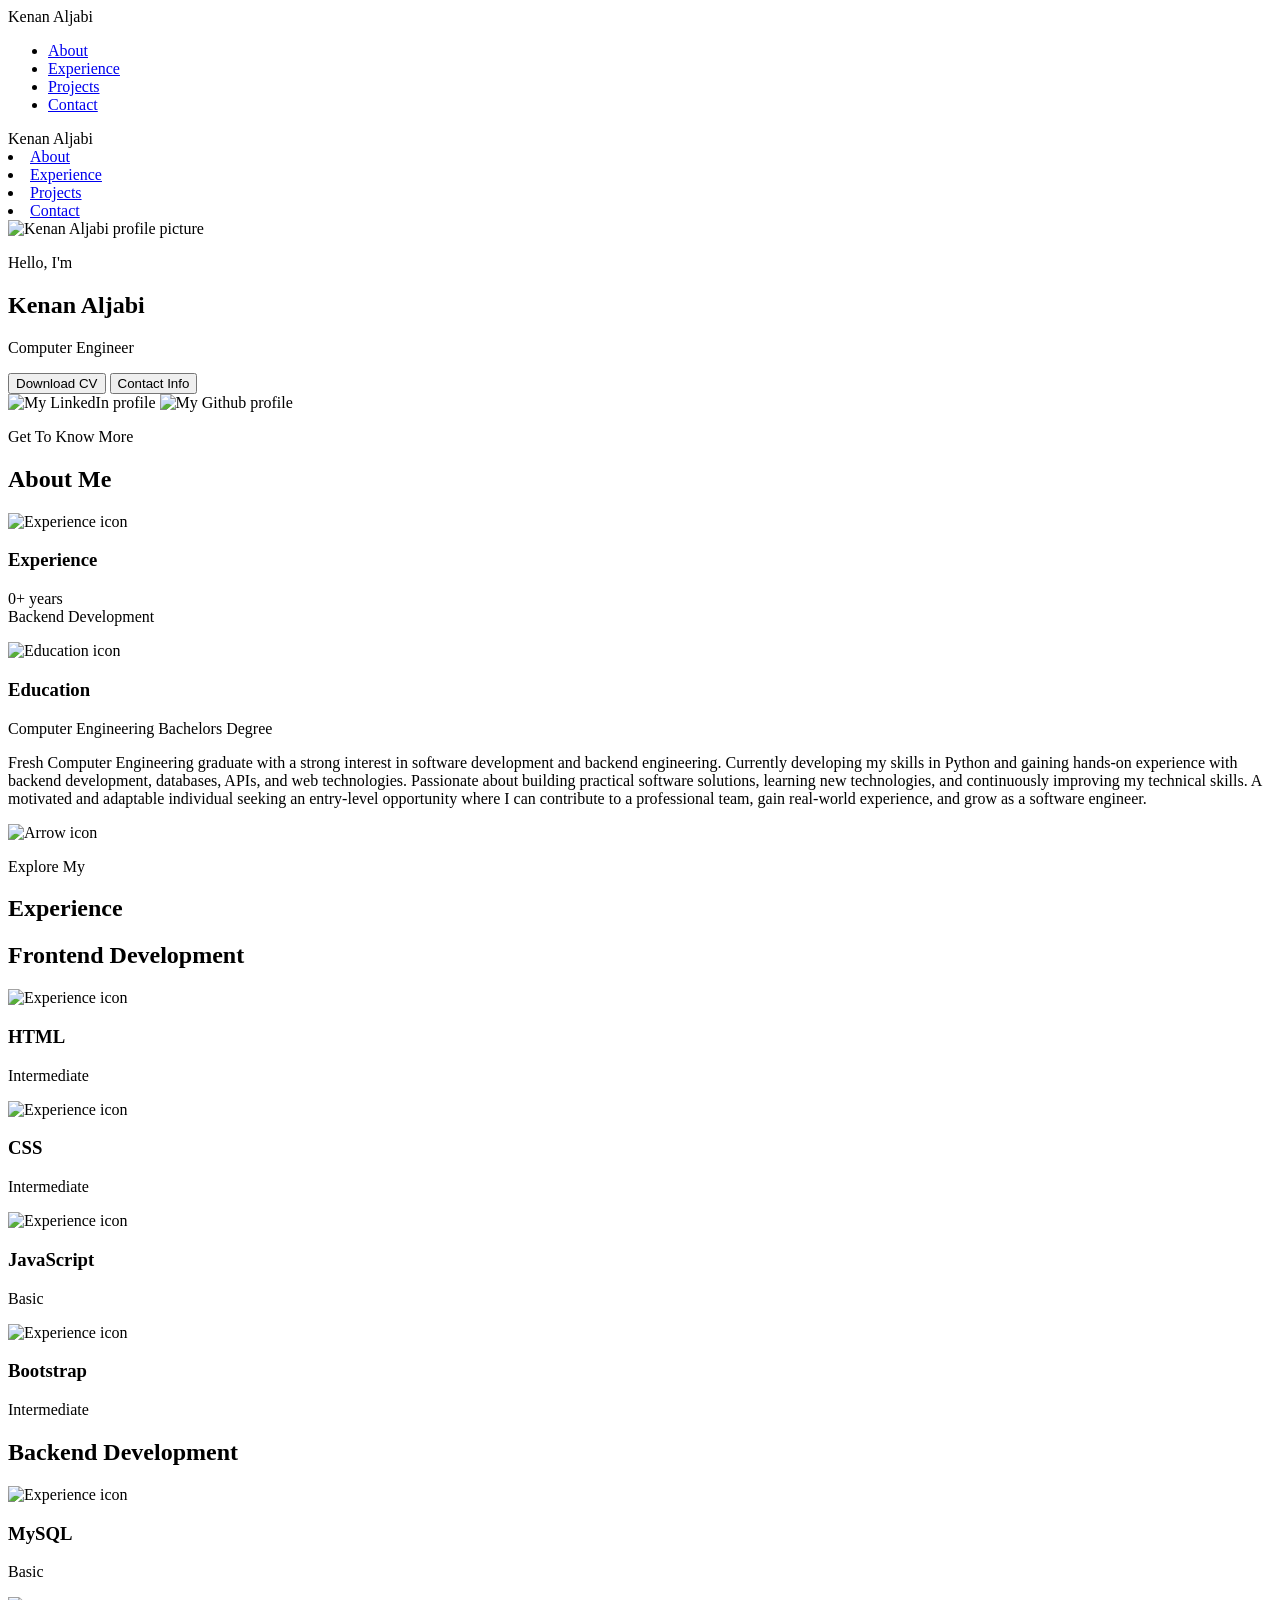
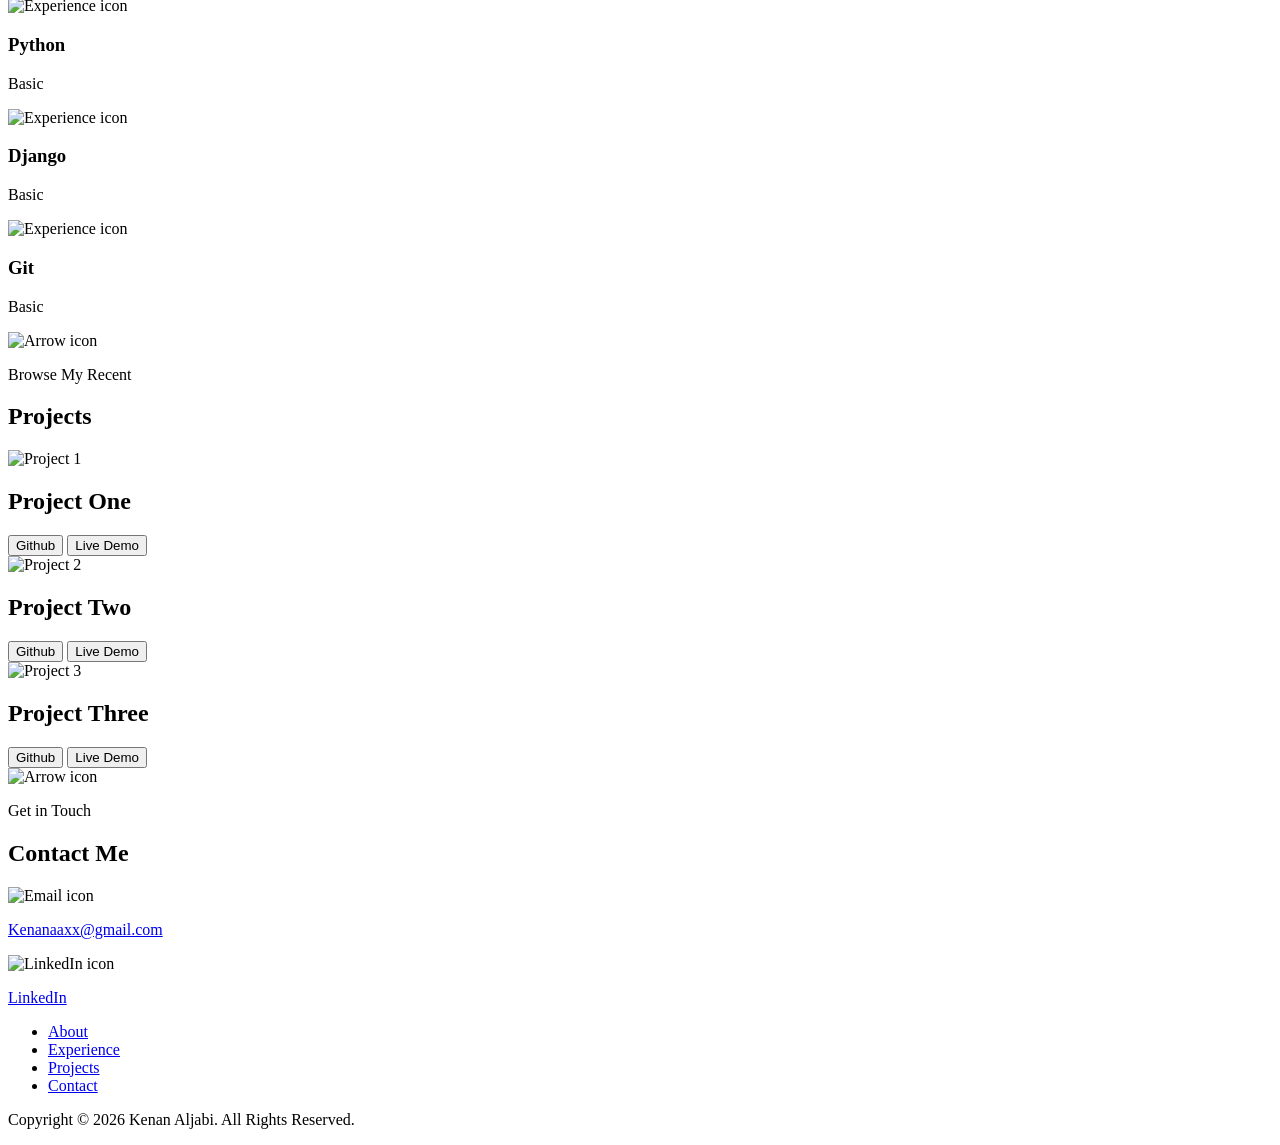
==== index.html @ a3ffe82a "Rename Portfolio/index.html to index.html" ====
<!DOCTYPE html>
<html lang="en">

<head>
  <meta charset="UTF-8" />
  <meta http-equiv="X-UA-Compatible" content="IE=edge" />
  <meta name="viewport" content="width=device-width, initial-scale=1.0" />
  <title>My Portfolio</title>
  <link rel="stylesheet" href="style.css" />
  <link rel="stylesheet" href="mediaqueries.css" />
</head>

<body>
  <nav id="desktop-nav">
    <div class="logo">Kenan Aljabi</div>
    <div>
      <ul class="nav-links">
        <li><a href="#about">About</a></li>
        <li><a href="#experience">Experience</a></li>
        <li><a href="#projects">Projects</a></li>
        <li><a href="#contact">Contact</a></li>
      </ul>
    </div>
  </nav>
  <nav id="hamburger-nav">
    <div class="logo">Kenan Aljabi</div>
    <div class="hamburger-menu">
      <div class="hamburger-icon" onclick="toggleMenu()">
        <span></span>
        <span></span>
        <span></span>
      </div>
      <div class="menu-links">
        <li><a href="#about" onclick="toggleMenu()">About</a></li>
        <li><a href="#experience" onclick="toggleMenu()">Experience</a></li>
        <li><a href="#projects" onclick="toggleMenu()">Projects</a></li>
        <li><a href="#contact" onclick="toggleMenu()">Contact</a></li>
      </div>
    </div>
  </nav>
  <section id="profile">
    <div class="section__pic-container">
      <img src="./assets/me.jpeg" alt="Kenan Aljabi profile picture" class="me-photo" />
    </div>
    <div class="section__text">
      <p class="section__text__p1">Hello, I'm</p>
      <h1 class="title">Kenan Aljabi</h1>
      <p class="section__text__p2">Computer Engineer</p>
      <div class="btn-container">
        <button class="btn btn-color-2" onclick="window.open('./assets/my-cv.pdf')">
          Download CV
        </button>
        <button class="btn btn-color-1" onclick="location.href='./#contact'">
          Contact Info
        </button>
      </div>
      <div id="socials-container">
        <img src="./assets/linkedin.png" alt="My LinkedIn profile" class="icon"
          onclick="location.href='https://www.linkedin.com/in/kenan-aljabi-6ba23a247/'" />
        <img src="./assets/github.png" alt="My Github profile" class="icon"
          onclick="location.href='https://github.com/kenan-aljabi'" />
      </div>
    </div>
  </section>
  <section id="about">
    <p class="section__text__p1">Get To Know More</p>
    <h1 class="title">About Me</h1>
    <div class="section-container">
      <!-- <div class="section__pic-container">
        <img src="./assets/Development-and-programming.png" alt="Profile picture" class="about-pic" />
      </div> -->
      <div class="about-details-container">
        <div class="about-containers">
          <div class="details-container">
            <img src="./assets/experience.png" alt="Experience icon" class="icon" />
            <h3>Experience</h3>
            <p>0+ years <br />Backend Development</p>
          </div>
          <div class="details-container">
            <img src="./assets/education.png" alt="Education icon" class="icon" />
            <h3>Education</h3>
            <p>Computer Engineering Bachelors Degree</p>
          </div>
        </div>
        <div class="about-text">
          <p>
            Fresh Computer Engineering graduate with a strong interest in
            software development and backend engineering. Currently
            developing my skills in Python and gaining hands-on experience
            with backend development, databases, APIs, and web
            technologies. Passionate about building practical software
            solutions, learning new technologies, and continuously improving
            my technical skills. A motivated and adaptable individual seeking
            an entry-level opportunity where I can contribute to a professional
            team, gain real-world experience, and grow as a software
            engineer.
          </p>
        </div>
      </div>
    </div>
    <img src="./assets/arrow.png" alt="Arrow icon" class="icon arrow" onclick="location.href='./#experience'" />
  </section>
  <section id="experience">
    <p class="section__text__p1">Explore My</p>
    <h1 class="title">Experience</h1>
    <div class="experience-details-container">
      <div class="about-containers">
        <div class="details-container">
          <h2 class="experience-sub-title">Frontend Development</h2>
          <div class="article-container">
            <article>
              <img src="./assets/checkmark.png" alt="Experience icon" class="icon" />
              <div>
                <h3>HTML</h3>
                <p>Intermediate</p>
              </div>
            </article>
            <article>
              <img src="./assets/checkmark.png" alt="Experience icon" class="icon" />
              <div>
                <h3>CSS</h3>
                <p>Intermediate</p>
              </div>
            </article>
           
            <article>
              <img src="./assets/checkmark.png" alt="Experience icon" class="icon" />
              <div>
                <h3>JavaScript</h3>
                <p>Basic</p>
              </div>
            </article>
           
            <article>
              <img src="./assets/checkmark.png" alt="Experience icon" class="icon" />
              <div>
                <h3>Bootstrap</h3>
                <p>Intermediate</p>
              </div>
            </article>
          </div>
        </div>
        <div class="details-container">
          <h2 class="experience-sub-title">Backend Development</h2>
          <div class="article-container">
            <article>
              <img src="./assets/checkmark.png" alt="Experience icon" class="icon" />
              <div>
                <h3>MySQL</h3>
                <p>Basic</p>
              </div>
            </article>
            <article>
              <img src="./assets/checkmark.png" alt="Experience icon" class="icon" />
              <div>
                <h3>Python</h3>
                <p>Basic</p>
              </div>
            </article>
            <article>
              <img src="./assets/checkmark.png" alt="Experience icon" class="icon" />
              <div>
                <h3>Django</h3>
                <p>Basic</p>
              </div>
            </article>
            <article>
              <img src="./assets/checkmark.png" alt="Experience icon" class="icon" />
              <div>
                <h3>Git</h3>
                <p>Basic</p>
              </div>
            </article>
          </div>
        </div>
      </div>
    </div>
    <img src="./assets/arrow.png" alt="Arrow icon" class="icon arrow" onclick="location.href='./#projects'" />
  </section>
  <section id="projects">
    <p class="section__text__p1">Browse My Recent</p>
    <h1 class="title">Projects</h1>
    <div class="experience-details-container">
      <div class="about-containers">
        <div class="details-container color-container">
          <div class="article-container">
            <img src="./assets/project-1.png" alt="Project 1" class="project-img" />
          </div>
          <h2 class="experience-sub-title project-title">Project One</h2>
          <div class="btn-container">
            <button class="btn btn-color-2 project-btn" onclick="location.href='https://github.com/'">
              Github
            </button>
            <button class="btn btn-color-2 project-btn" onclick="location.href='https://github.com/'">
              Live Demo
            </button>
          </div>
        </div>
        <div class="details-container color-container">
          <div class="article-container">
            <img src="./assets/project-2.png" alt="Project 2" class="project-img" />
          </div>
          <h2 class="experience-sub-title project-title">Project Two</h2>
          <div class="btn-container">
            <button class="btn btn-color-2 project-btn" onclick="location.href='https://github.com/'">
              Github
            </button>
            <button class="btn btn-color-2 project-btn" onclick="location.href='https://github.com/'">
              Live Demo
            </button>
          </div>
        </div>
        <div class="details-container color-container">
          <div class="article-container">
            <img src="./assets/project-3.png" alt="Project 3" class="project-img" />
          </div>
          <h2 class="experience-sub-title project-title">Project Three</h2>
          <div class="btn-container">
            <button class="btn btn-color-2 project-btn" onclick="location.href='https://github.com/'">
              Github
            </button>
            <button class="btn btn-color-2 project-btn" onclick="location.href='https://github.com/'">
              Live Demo
            </button>
          </div>
        </div>
      </div>
    </div>
    <img src="./assets/arrow.png" alt="Arrow icon" class="icon arrow" onclick="location.href='./#contact'" />
  </section>
  <section id="contact">
    <p class="section__text__p1">Get in Touch</p>
    <h1 class="title">Contact Me</h1>
    <div class="contact-info-upper-container">
      <div class="contact-info-container">
        <img src="./assets/email.png" alt="Email icon" class="icon contact-icon email-icon" />
        <p><a href="mailto:kenanaaxx@gmail.com">Kenanaaxx@gmail.com</a></p>
      </div>
      <div class="contact-info-container">
        <img src="./assets/linkedin.png" alt="LinkedIn icon" class="icon contact-icon" />
        <p><a href="https://www.linkedin.com/in/kenan-aljabi-6ba23a247/">LinkedIn</a></p>
      </div>
    </div>
  </section>
  <footer>
    <nav>
      <div class="nav-links-container">
        <ul class="nav-links">
          <li><a href="#about">About</a></li>
          <li><a href="#experience">Experience</a></li>
          <li><a href="#projects">Projects</a></li>
          <li><a href="#contact">Contact</a></li>
        </ul>
      </div>
    </nav>
    <p>Copyright &#169; 2026 Kenan Aljabi. All Rights Reserved.</p>
  </footer>
  <script src="script.js"></script>
</body>

</html>
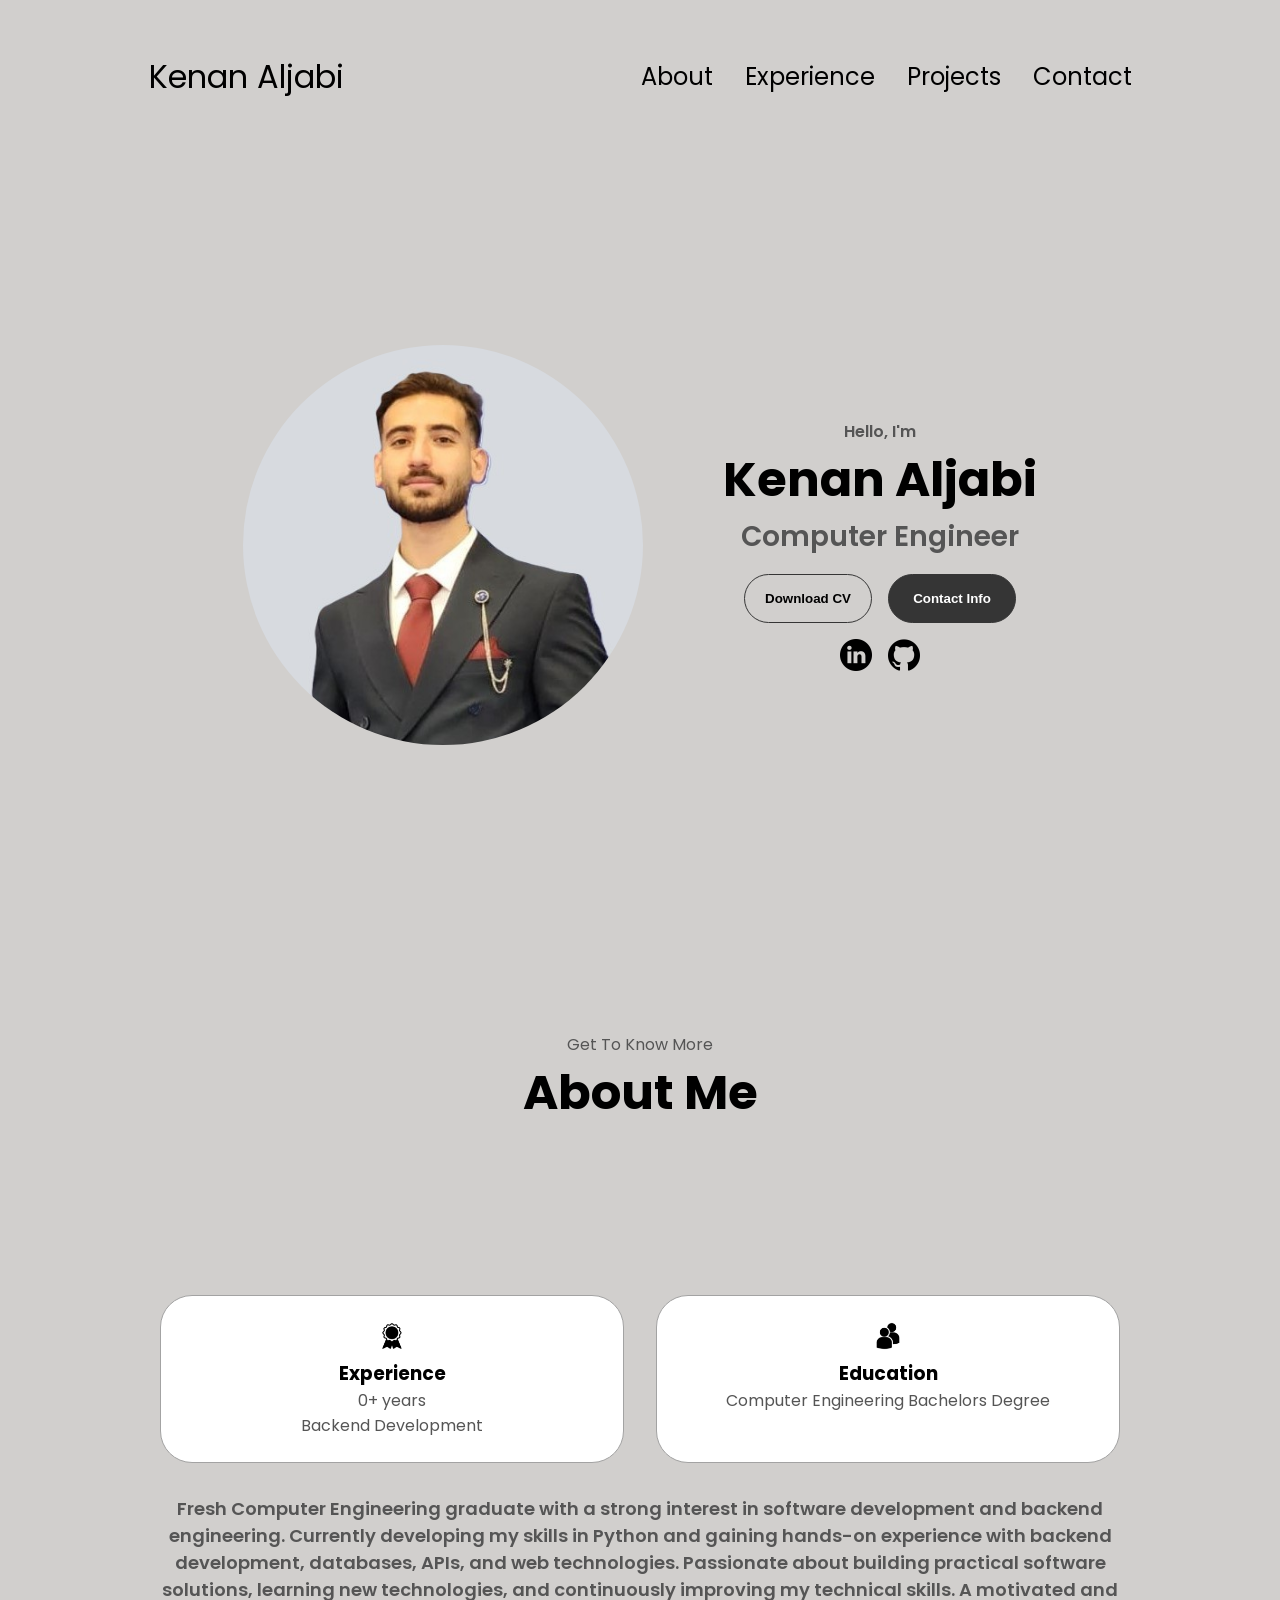
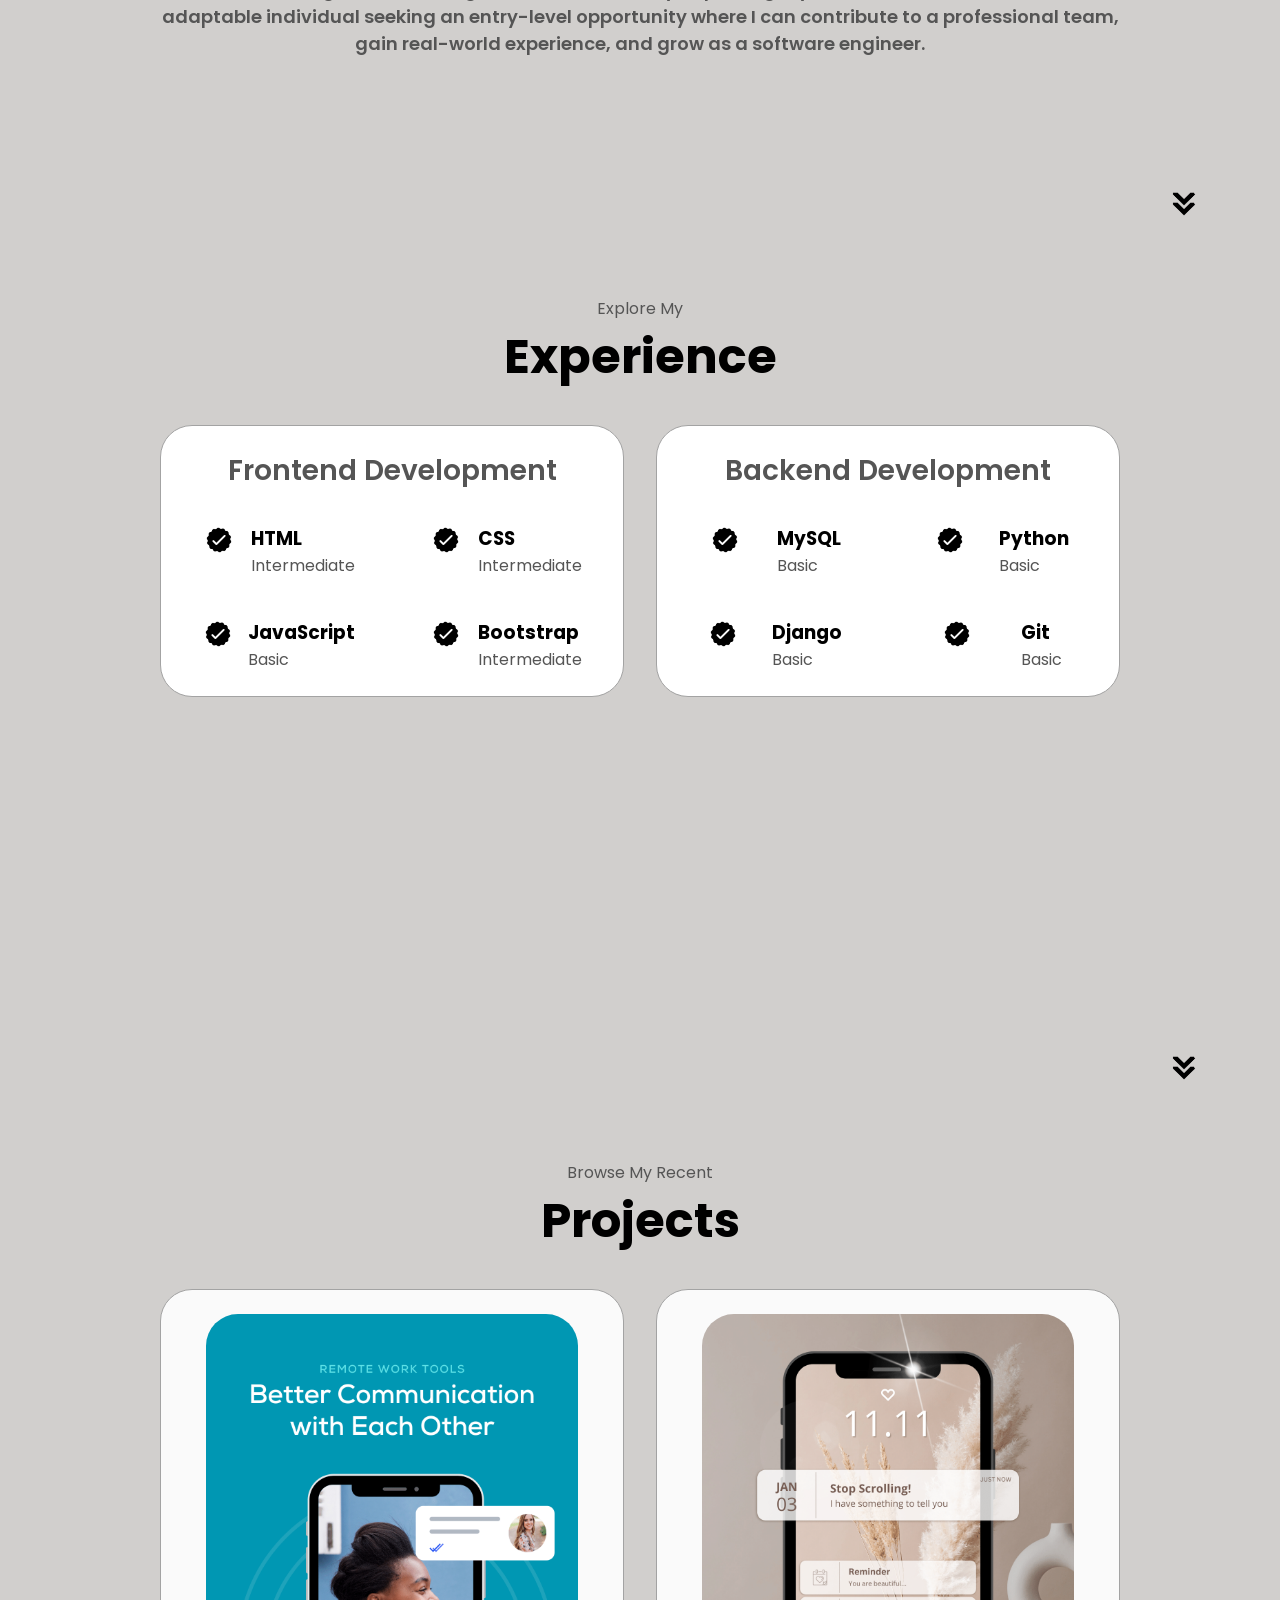
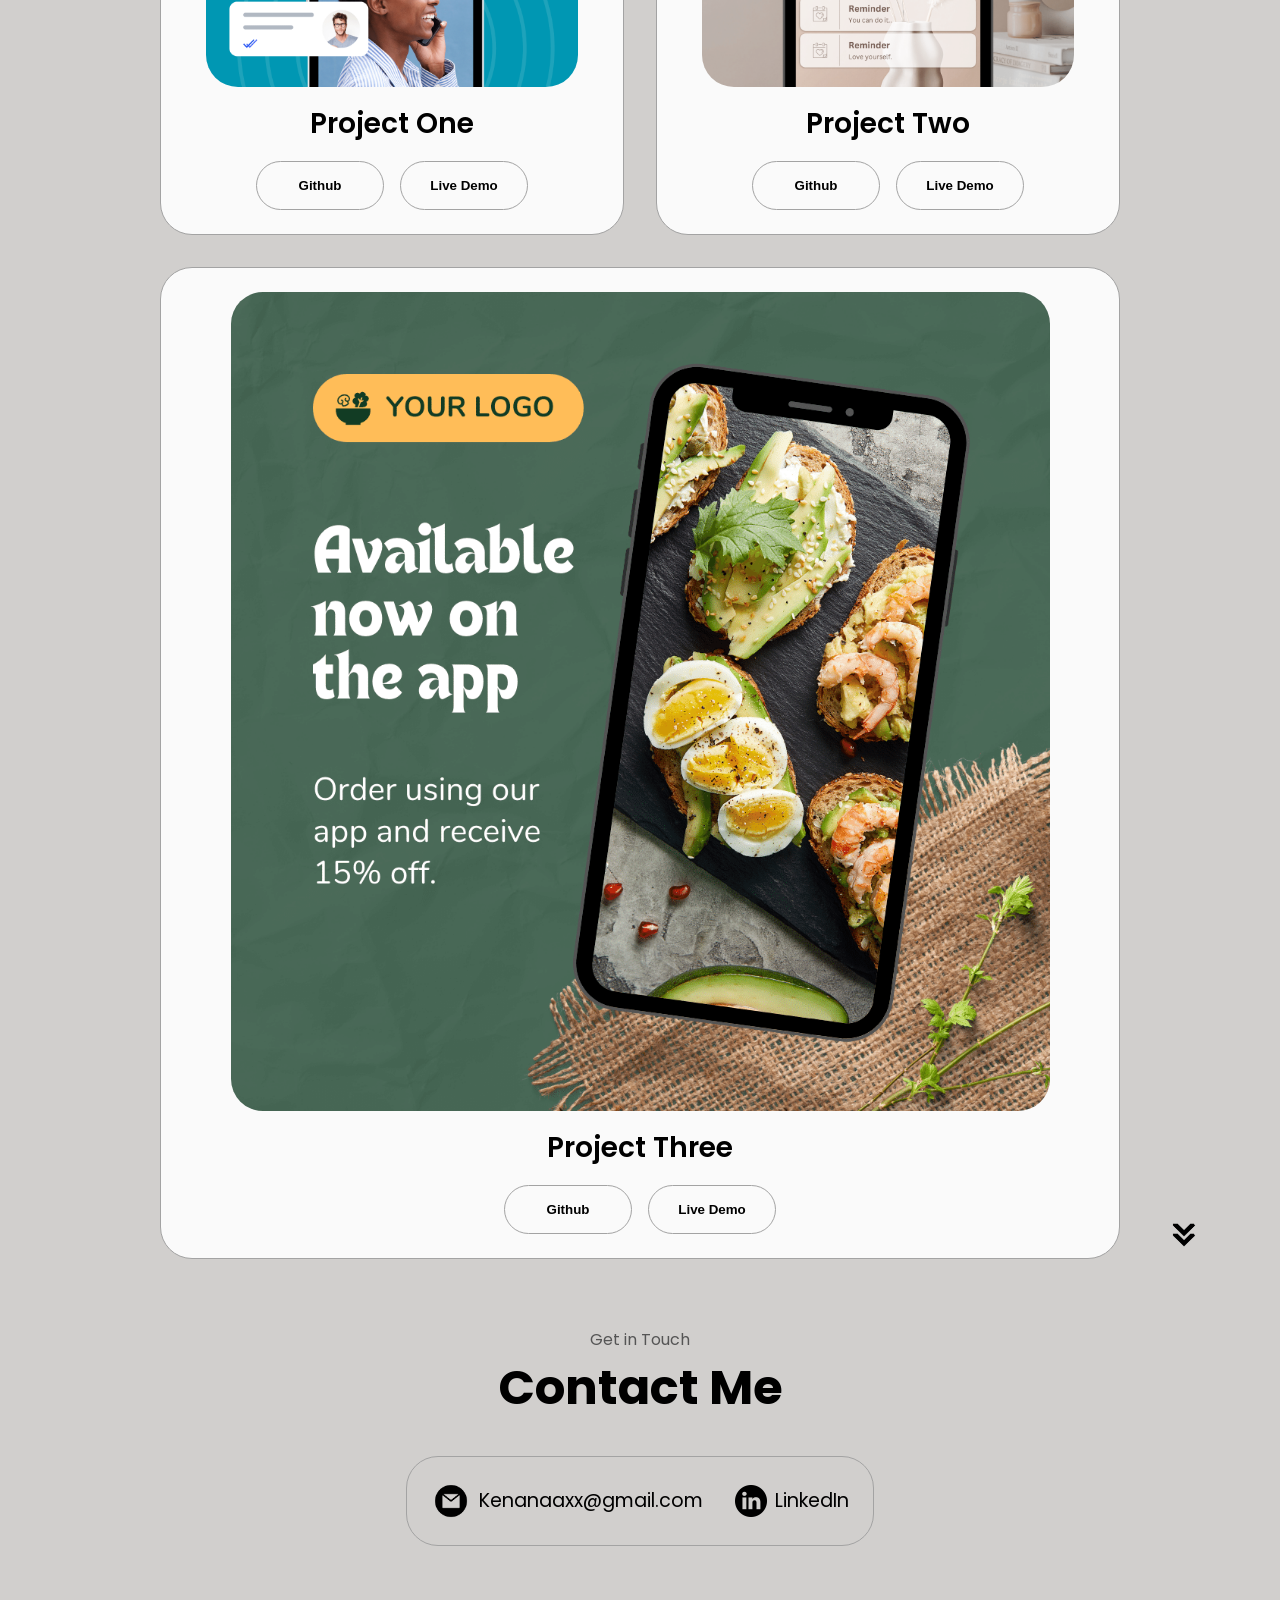
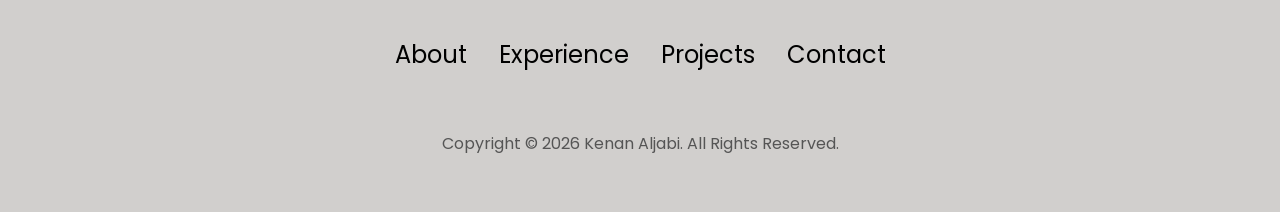
==== commit 51c7d1d5: "Update index.html" ====
--- a/index.html
+++ b/index.html
@@ -5,7 +5,12 @@
   <meta charset="UTF-8" />
   <meta http-equiv="X-UA-Compatible" content="IE=edge" />
   <meta name="viewport" content="width=device-width, initial-scale=1.0" />
-  <title>My Portfolio</title>
+  <title>Kenan Aljabi | Computer Engineer & Backend Developer</title>
+
+<meta name="description"
+      content="Portfolio of Kenan Aljabi, a Computer Engineer and aspiring Backend Developer specializing in Python, Django, and web development.">
+
+<meta name="robots" content="index, follow">
   <link rel="stylesheet" href="style.css" />
   <link rel="stylesheet" href="mediaqueries.css" />
 </head>
--- a/style.css
+++ b/style.css
@@ -0,0 +1,446 @@
+/* GENERAL */
+
+@import url("https://fonts.googleapis.com/css2?family=Poppins:wght@300;400;500;600&display=swap");
+
+* {
+  margin: 0;
+  padding: 0;
+}
+
+body {
+  font-family: "Poppins", sans-serif;
+  scroll-behavior: smooth;
+  background-color: rgb(209, 207, 205);
+}
+
+html {
+  scroll-behavior: smooth;
+}
+
+p {
+  color: rgb(85, 85, 85);
+}
+
+/* TRANSITION */
+
+a,
+.btn {
+  transition: all 300ms ease;
+}
+
+/* DESKTOP NAV */
+
+nav,
+.nav-links {
+  display: flex;
+}
+
+nav {
+  justify-content: space-around;
+  align-items: center;
+  height: 17vh;
+}
+
+.nav-links {
+  gap: 2rem;
+  list-style: none;
+  font-size: 1.5rem;
+}
+
+a {
+  color: black;
+  text-decoration: none;
+  text-decoration-color: white;
+}
+
+a:hover {
+  color: grey;
+  text-decoration: underline;
+  text-underline-offset: 1rem;
+  text-decoration-color: rgb(181, 181, 181);
+}
+
+.logo {
+  font-size: 2rem;
+}
+
+.logo:hover {
+  cursor: default;
+}
+
+/* HAMBURGER MENU */
+
+#hamburger-nav {
+  display: none;
+}
+
+.hamburger-menu {
+  position: relative;
+  display: inline-block;
+}
+
+.hamburger-icon {
+  display: flex;
+  flex-direction: column;
+  justify-content: space-between;
+  height: 24px;
+  width: 30px;
+  cursor: pointer;
+}
+
+.hamburger-icon span {
+  width: 100%;
+  height: 2px;
+  background-color: black;
+  transition: all 0.3 ease-in-out;
+}
+
+.menu-links {
+  position: absolute;
+  top: 100%;
+  right: 0;
+  background-color: white;
+  width: fit-content;
+  max-height: 0;
+  overflow: hidden;
+  transition: all 0.3 ease-in-out;
+}
+
+.menu-links a {
+  display: block;
+  padding: 10px;
+  text-align: center;
+  font-size: 1.5rem;
+  color: black;
+  text-decoration: none;
+  transition: all 0.3 ease-in-out;
+}
+
+.menu-links li {
+  list-style: none;
+}
+
+.menu-links.open {
+  max-height: 300px;
+}
+
+.hamburger-icon.open span:first-child {
+  transform: rotate(45deg) translate(10px, 5px);
+}
+
+.hamburger-icon.open span:nth-child(2) {
+  opacity: 0;
+}
+
+.hamburger-icon.open span:last-child {
+  transform: rotate(-45deg) translate(10px, -5px);
+}
+
+.hamburger-icon span:first-child {
+  transform: none;
+}
+
+.hamburger-icon span:first-child {
+  opacity: 1;
+}
+
+.hamburger-icon span:first-child {
+  transform: none;
+}
+
+/* SECTIONS */
+
+section {
+  padding-top: 4vh;
+  height: 96vh;
+  margin: 0 10rem;
+  box-sizing: border-box;
+  min-height: fit-content;
+}
+
+.section-container {
+  display: flex;
+}
+
+/* PROFILE SECTION */
+
+#profile {
+  display: flex;
+  justify-content: center;
+  gap: 5rem;
+  height: 80vh;
+}
+
+.section__pic-container {
+  display: flex;
+  height: 400px;
+  width: 400px;
+  margin: auto 0;
+}
+
+.me-photo {
+  border-radius: 200px; 
+}
+
+.section__text {
+  align-self: center;
+  text-align: center;
+}
+
+.section__text p {
+  font-weight: 600;
+}
+
+.section__text__p1 {
+  text-align: center;
+}
+
+.section__text__p2 {
+  font-size: 1.75rem;
+  margin-bottom: 1rem;
+}
+
+.title {
+  font-size: 3rem;
+  text-align: center;
+}
+
+#socials-container {
+  display: flex;
+  justify-content: center;
+  margin-top: 1rem;
+  gap: 1rem;
+}
+
+/* ICONS */
+
+.icon {
+  cursor: pointer;
+  height: 2rem;
+}
+
+/* BUTTONS */
+
+.btn-container {
+  display: flex;
+  justify-content: center;
+  gap: 1rem;
+}
+
+.btn {
+  font-weight: 600;
+  transition: all 300ms ease;
+  padding: 1rem;
+  width: 8rem;
+  border-radius: 2rem;
+}
+
+.btn-color-1,
+.btn-color-2 {
+  border: rgb(53, 53, 53) 0.1rem solid;
+}
+
+.btn-color-1:hover,
+.btn-color-2:hover {
+  cursor: pointer;
+}
+
+.btn-color-1,
+.btn-color-2:hover {
+  background: rgb(53, 53, 53);
+  color: white;
+}
+
+.btn-color-1:hover {
+  background: rgb(0, 0, 0);
+}
+
+.btn-color-2 {
+  background: none;
+}
+
+.btn-color-2:hover {
+  border: rgb(255, 255, 255) 0.1rem solid;
+}
+
+.btn-container {
+  gap: 1rem;
+}
+
+/* ABOUT SECTION */
+
+#about {
+  position: relative;
+}
+
+.about-containers {
+  gap: 2rem;
+  margin-bottom: 2rem;
+  margin-top: 2rem;
+}
+
+.about-details-container {
+  justify-content: center;
+  flex-direction: column;
+}
+
+.about-containers,
+.about-details-container {
+  display: flex;
+}
+
+.about-pic {
+  border-radius: 2rem;
+  width: 400px;
+  height: 400px;
+}
+
+.arrow {
+  position: absolute;
+  right: -5rem;
+  bottom: 2.5rem;
+}
+
+.details-container {
+  padding: 1.5rem;
+  flex: 1;
+  background: white;
+  border-radius: 2rem;
+  border: rgb(53, 53, 53) 0.1rem solid;
+  border-color: rgb(163, 163, 163);
+  text-align: center;
+}
+
+.section-container {
+  gap: 4rem;
+  height: 80%;
+}
+
+.section__pic-container {
+  height: 400px;
+  width: 400px;
+  margin: auto 0;
+}
+
+.about-text {
+  font-size: 18px;
+  font-weight: 600;
+  text-align: center;
+}
+
+/* EXPERIENCE SECTION */
+
+#experience {
+  position: relative;
+}
+
+.experience-sub-title {
+  color: rgb(85, 85, 85);
+  font-weight: 600;
+  font-size: 1.75rem;
+  margin-bottom: 2rem;
+}
+
+.experience-details-container {
+  display: flex;
+  justify-content: center;
+  flex-direction: column;
+}
+
+.article-container {
+  display: flex;
+  text-align: initial;
+  flex-wrap: wrap;
+  flex-direction: row;
+  gap: 2.5rem;
+  justify-content: space-around;
+}
+
+article {
+  display: flex;
+  width: 10rem;
+  justify-content: space-around;
+  gap: 0.5rem;
+}
+
+article .icon {
+  cursor: default;
+}
+
+/* PROJECTS SECTION */
+
+#projects {
+  position: relative;
+}
+
+.color-container {
+  border-color: rgb(163, 163, 163);
+  background: rgb(250, 250, 250);
+}
+
+.project-img {
+  border-radius: 2rem;
+  width: 90%;
+  height: 90%;
+}
+
+.project-title {
+  margin: 1rem;
+  color: black;
+}
+
+.project-btn {
+  color: black;
+  border-color: rgb(163, 163, 163);
+}
+
+/* CONTACT */
+
+#contact {
+  display: flex;
+  justify-content: center;
+  flex-direction: column;
+  height: 70vh;
+}
+
+.contact-info-upper-container {
+  display: flex;
+  justify-content: center;
+  border-radius: 2rem;
+  border: rgb(53, 53, 53) 0.1rem solid;
+  border-color: rgb(163, 163, 163);
+  background: (250, 250, 250);
+  margin: 2rem auto;
+  padding: 0.5rem;
+}
+
+.contact-info-container {
+  display: flex;
+  align-items: center;
+  justify-content: center;
+  gap: 0.5rem;
+  margin: 1rem;
+}
+
+.contact-info-container p {
+  font-size: larger;
+}
+
+.contact-icon {
+  cursor: default;
+}
+
+.email-icon {
+  height: 2.5rem;
+}
+
+/* FOOTER SECTION */
+
+footer {
+  height: 26vh;
+  margin: 0 1rem;
+}
+
+footer p {
+  text-align: center;
+}
--- a/mediaqueries.css
+++ b/mediaqueries.css
@@ -0,0 +1,103 @@
+@media screen and (max-width: 1400px) {
+  #profile {
+    height: 83vh;
+    margin-bottom: 6rem;
+  }
+  .about-containers {
+    flex-wrap: wrap;
+  }
+  #contact,
+  #projects {
+    height: fit-content;
+  }
+}
+
+@media screen and (max-width: 1200px) {
+  #desktop-nav {
+    display: none;
+  }
+  #hamburger-nav {
+    display: flex;
+  }
+  #experience,
+  .experience-details-container {
+    margin-top: 2rem;
+  }
+  #profile,
+  .section-container {
+    display: block;
+  }
+  .arrow {
+    display: none;
+  }
+  section,
+  .section-container {
+    height: fit-content;
+  }
+  section {
+    margin: 0 5%;
+  }
+  .section__pic-container {
+    width: 275px;
+    height: 275px;
+    margin: 0 auto 2rem;
+  }
+  .about-containers {
+    margin-top: 0;
+  }
+}
+
+@media screen and (max-width: 600px) {
+  #contact,
+  footer {
+    height: 40vh;
+  }
+  #profile {
+    height: 83vh;
+    margin-bottom: 0;
+  }
+  article {
+    font-size: 1rem;
+  }
+  footer nav {
+    height: fit-content;
+    margin-bottom: 2rem;
+  }
+  .about-containers,
+  .contact-info-upper-container,
+  .btn-container {
+    flex-wrap: wrap;
+  }
+  .contact-info-container {
+    margin: 0;
+  }
+  .contact-info-container p,
+  .nav-links li a {
+    font-size: 1rem;
+  }
+  .experience-sub-title {
+    font-size: 1.25rem;
+  }
+  .logo {
+    font-size: 1.5rem;
+  }
+  .nav-links {
+    flex-direction: column;
+    gap: 0.5rem;
+    text-align: center;
+  }
+  .section__pic-container {
+    width: auto;
+    height: 46vw;
+    justify-content: center;
+  }
+  .section__text__p2 {
+    font-size: 1.25rem;
+  }
+  .title {
+    font-size: 2rem;
+  }
+  .text-container {
+    text-align: justify;
+  }
+}
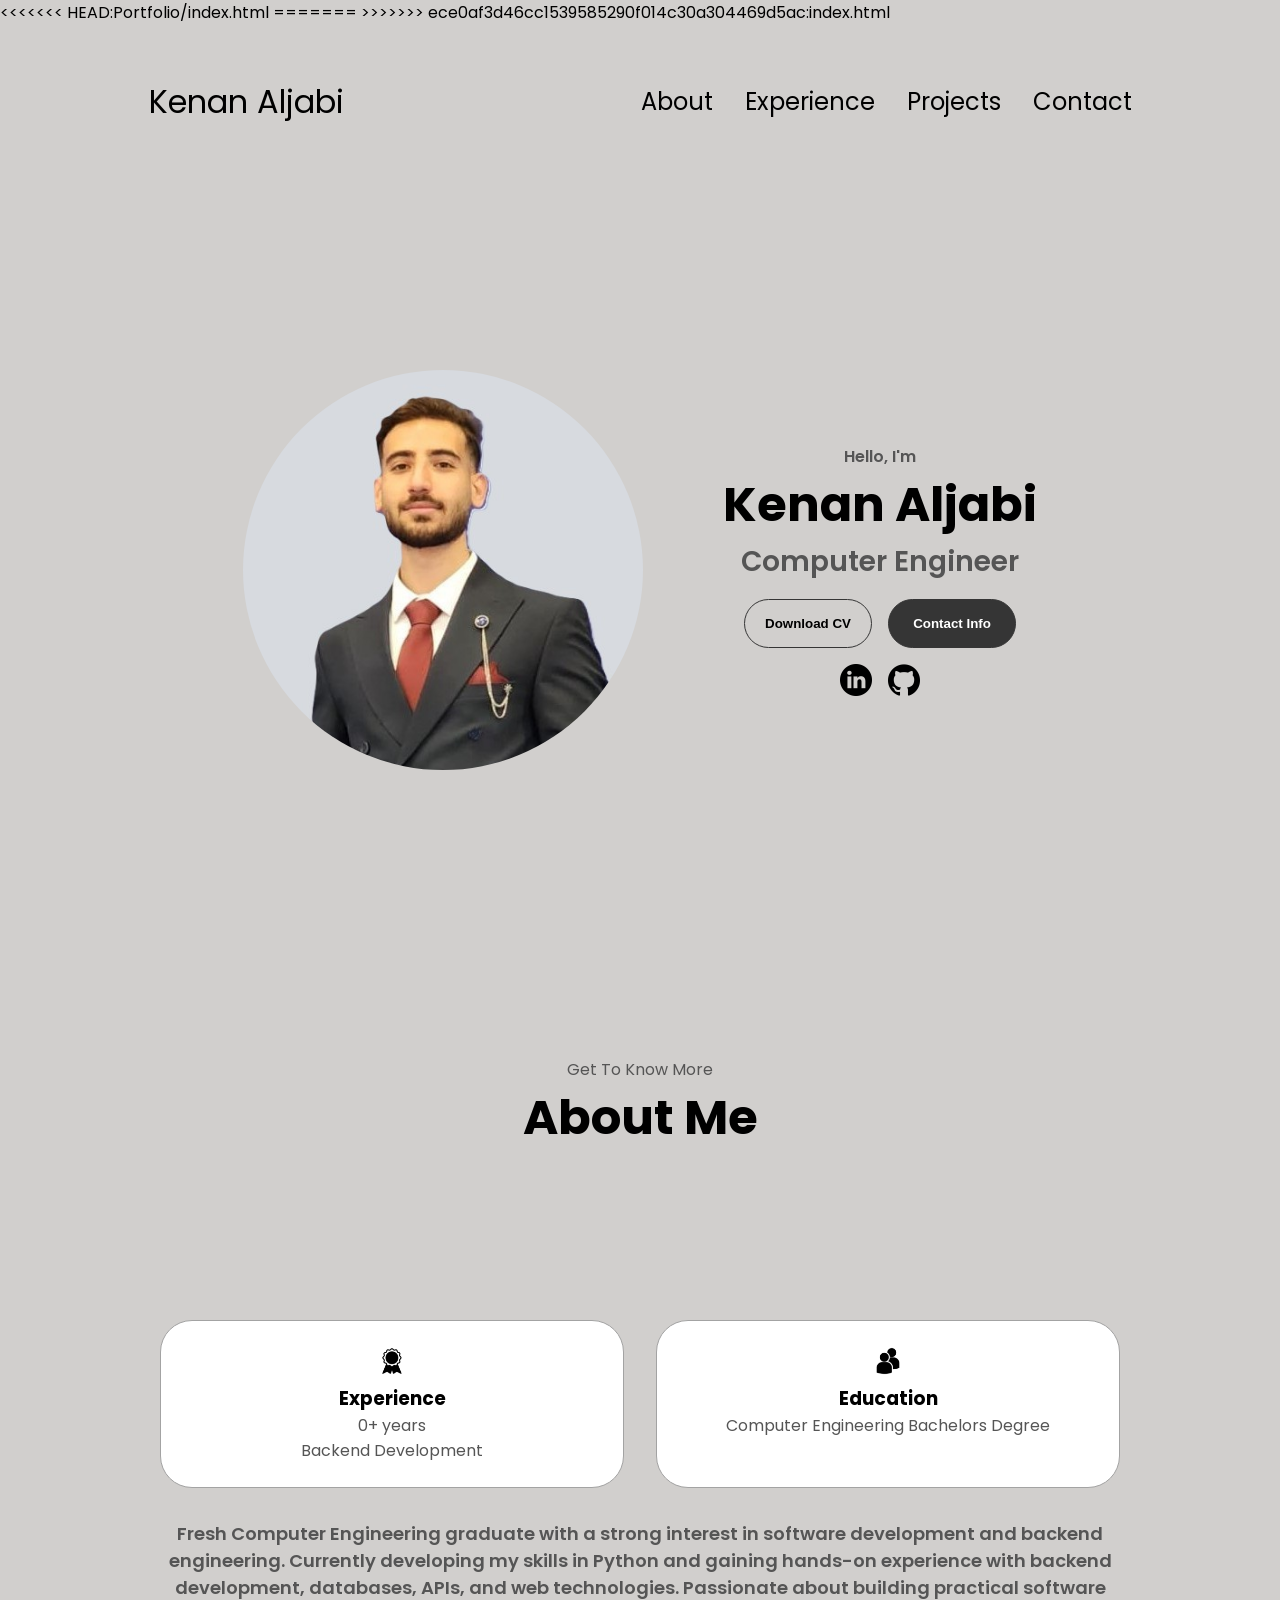
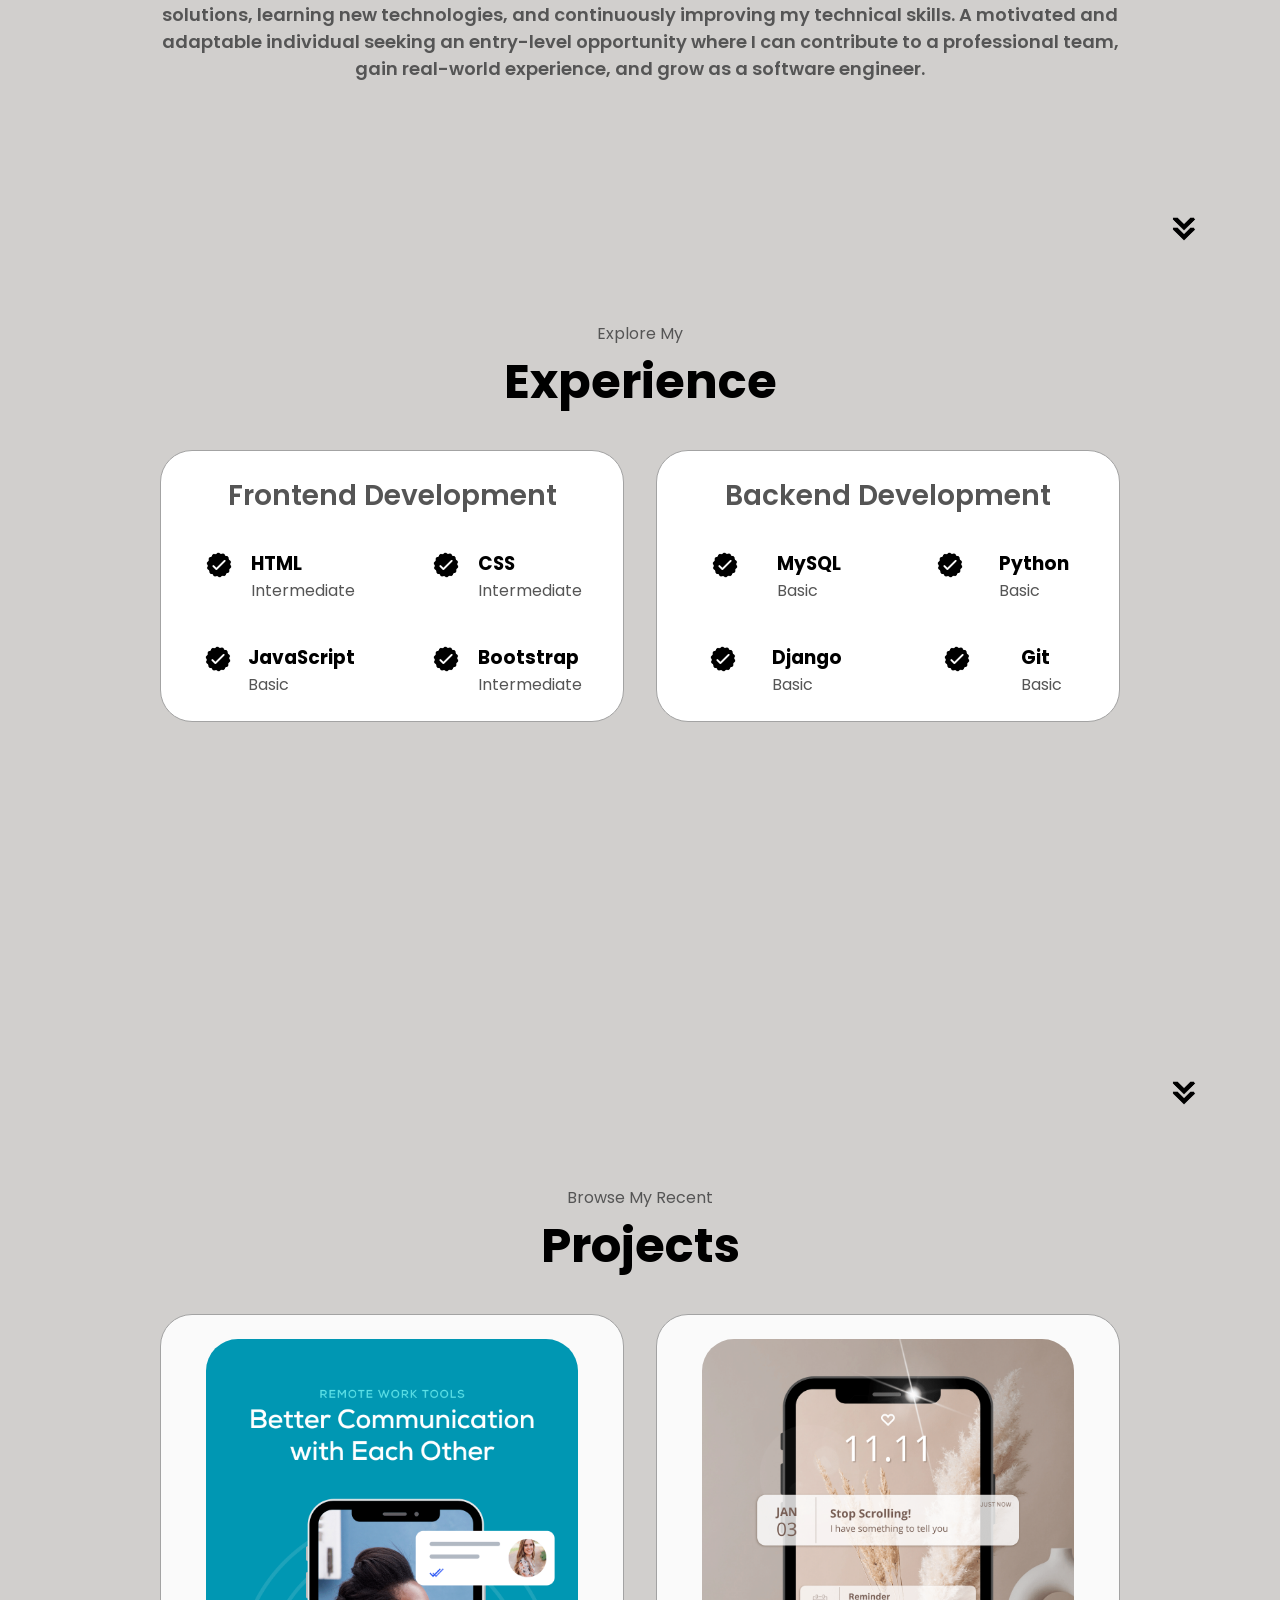
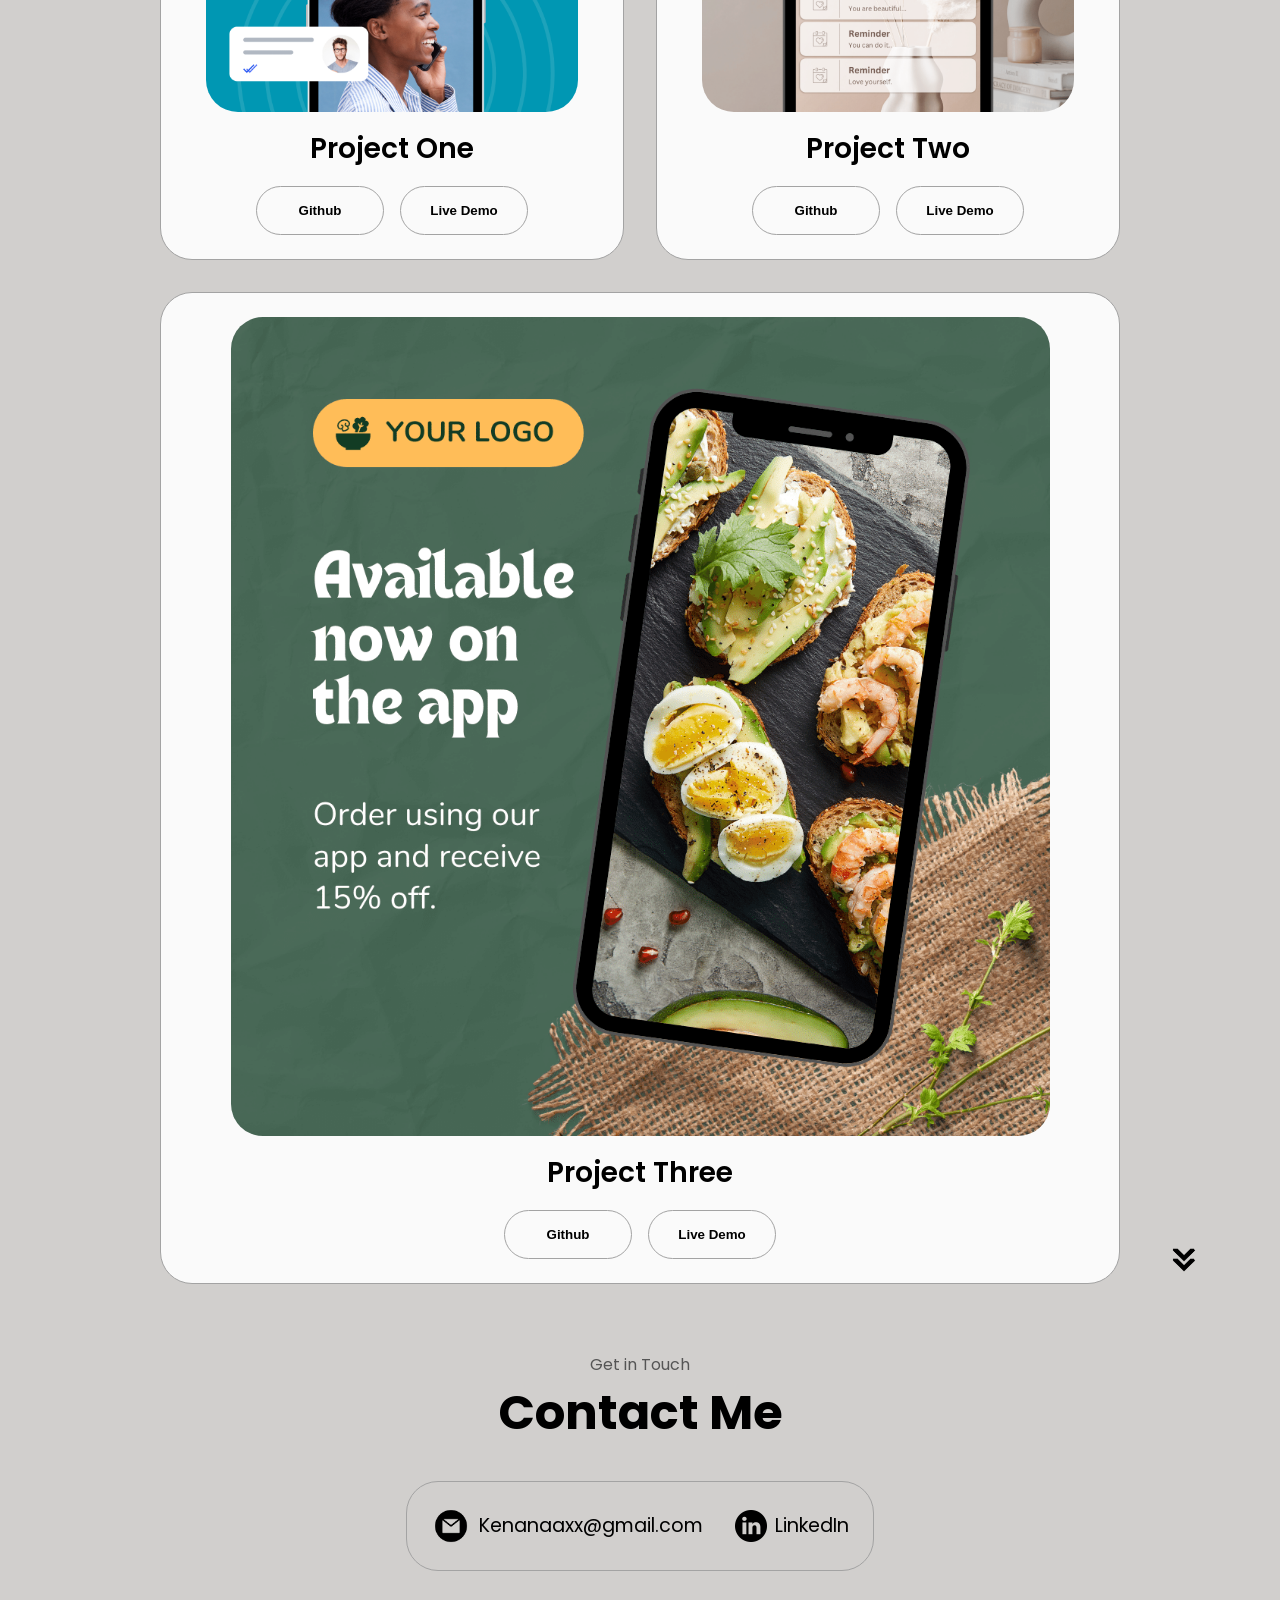
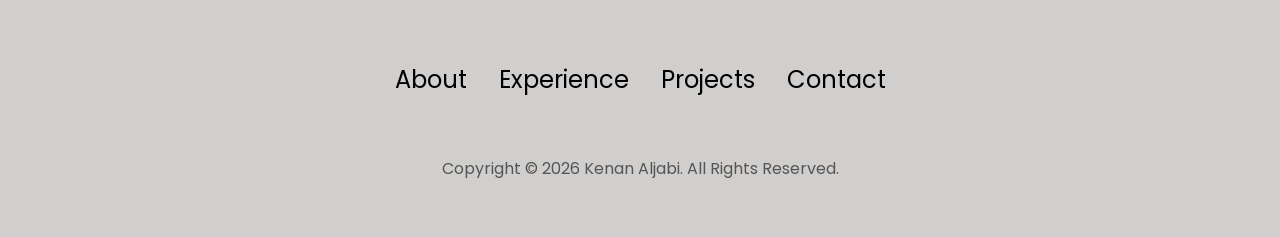
==== commit 05ccf2b6: "update" ====
--- a/index.html
+++ b/index.html
@@ -13,6 +13,11 @@
 <meta name="robots" content="index, follow">
   <link rel="stylesheet" href="style.css" />
   <link rel="stylesheet" href="mediaqueries.css" />
+<<<<<<< HEAD:Portfolio/index.html
+  <link rel="icon" type="image/png" href="assets/favicon.jpg">
+=======
+  <link rel="canonical" href="https://kenanaljabi.netlify.app/" />
+>>>>>>> ece0af3d46cc1539585290f014c30a304469d5ac:index.html
 </head>
 
 <body>
@@ -127,7 +132,7 @@
                 <p>Intermediate</p>
               </div>
             </article>
-           
+
             <article>
               <img src="./assets/checkmark.png" alt="Experience icon" class="icon" />
               <div>
@@ -135,7 +140,7 @@
                 <p>Basic</p>
               </div>
             </article>
-           
+
             <article>
               <img src="./assets/checkmark.png" alt="Experience icon" class="icon" />
               <div>
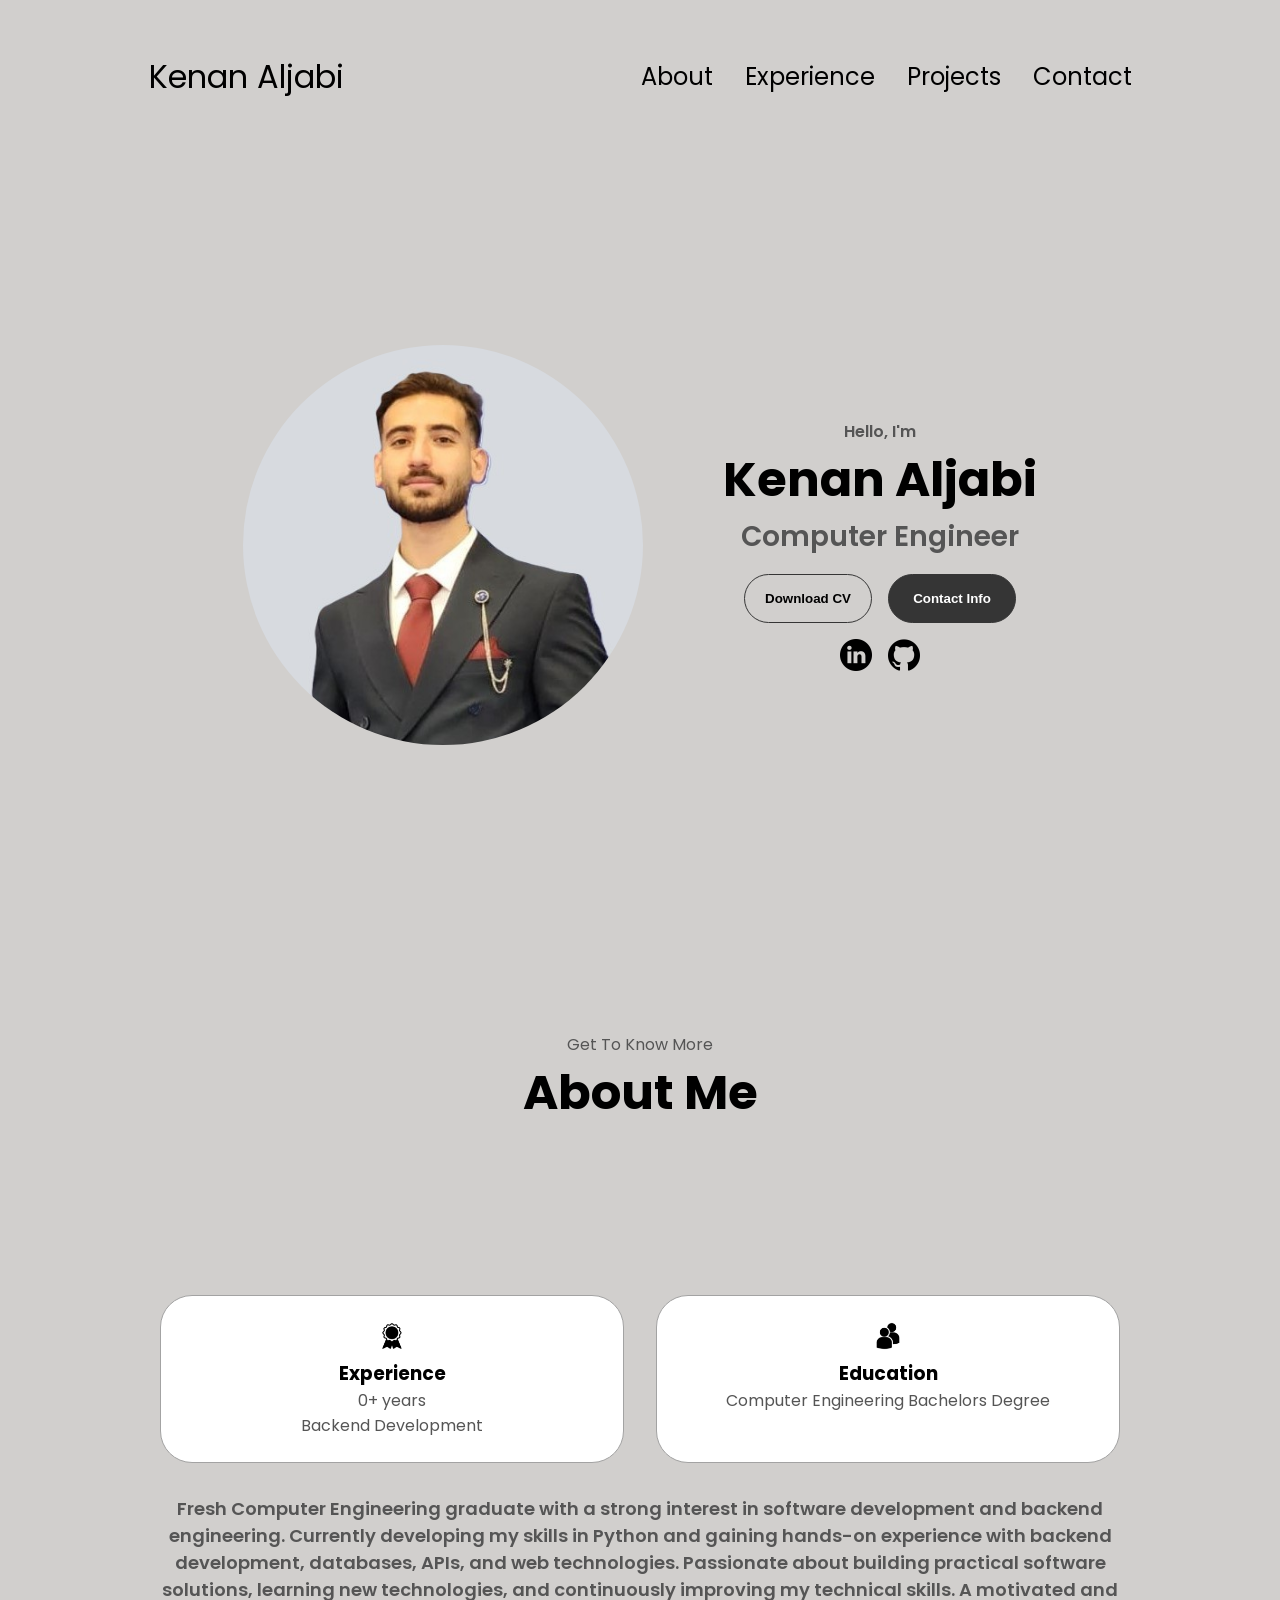
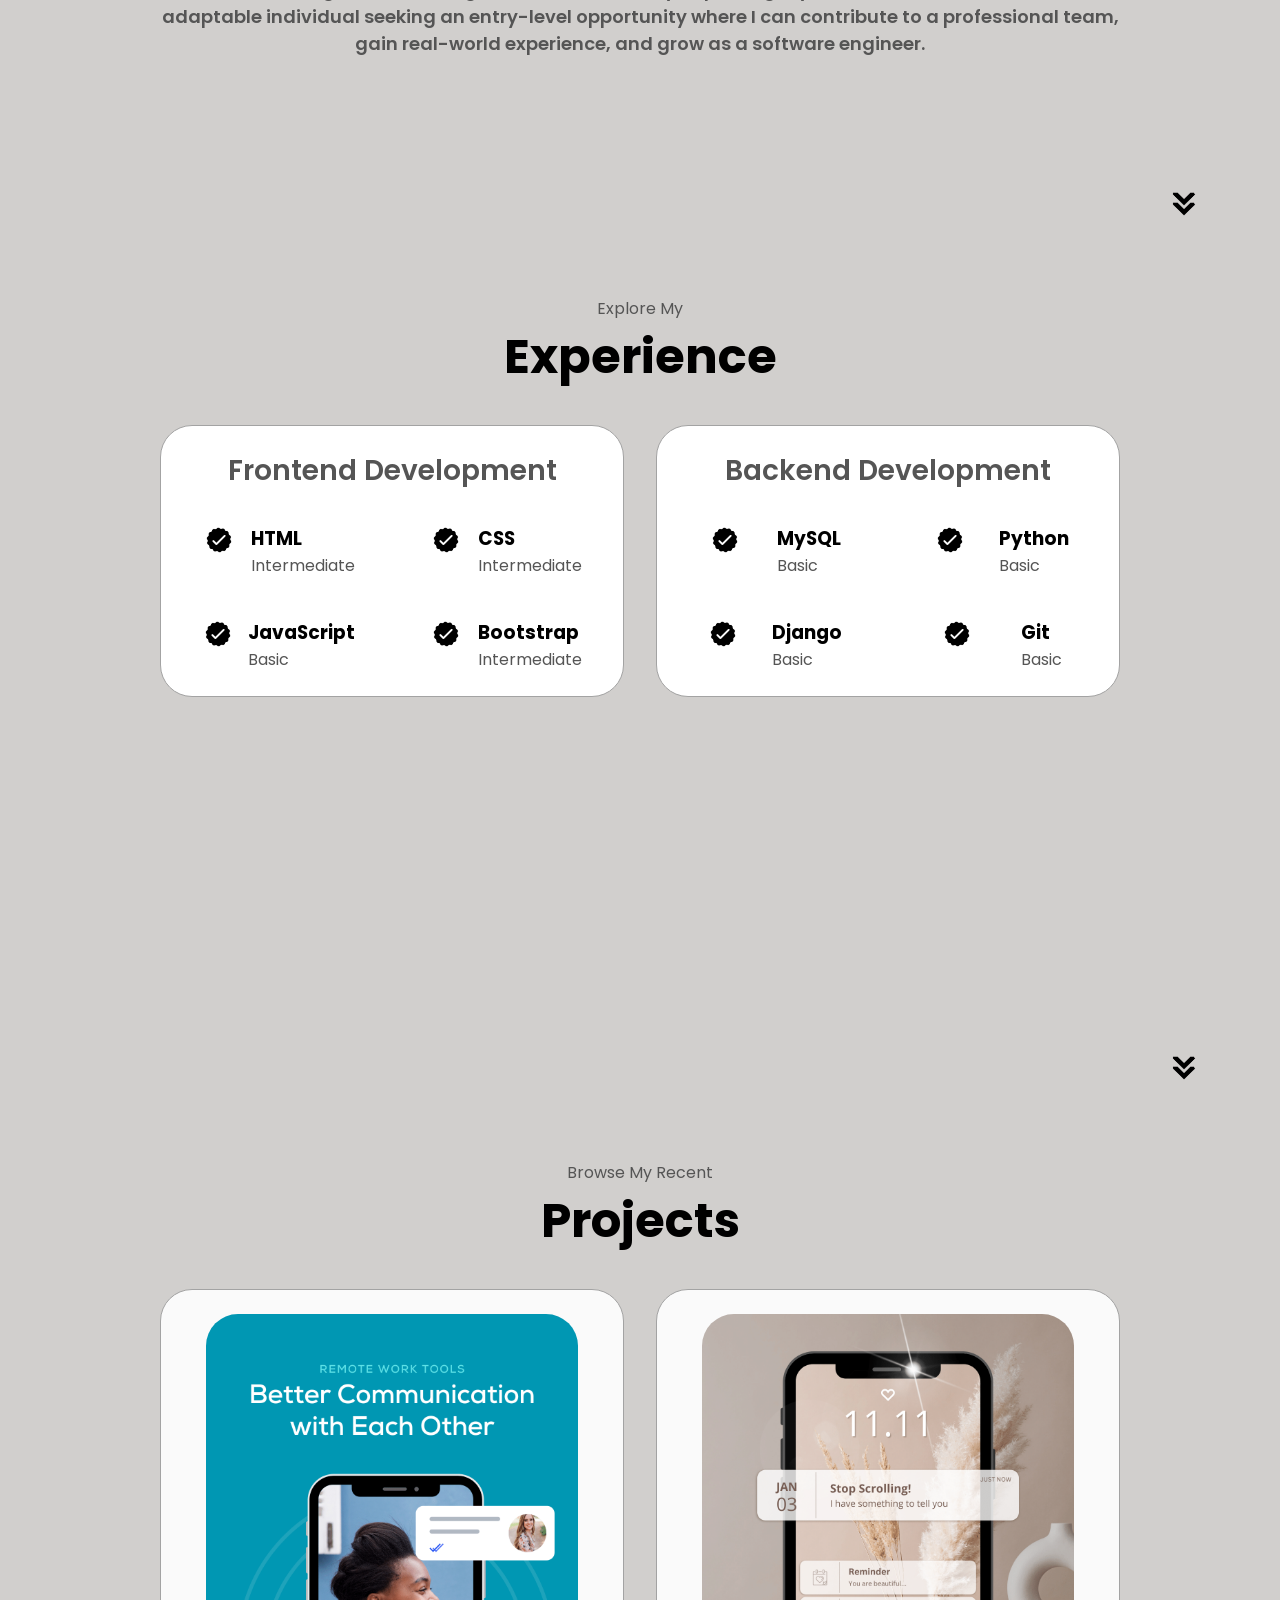
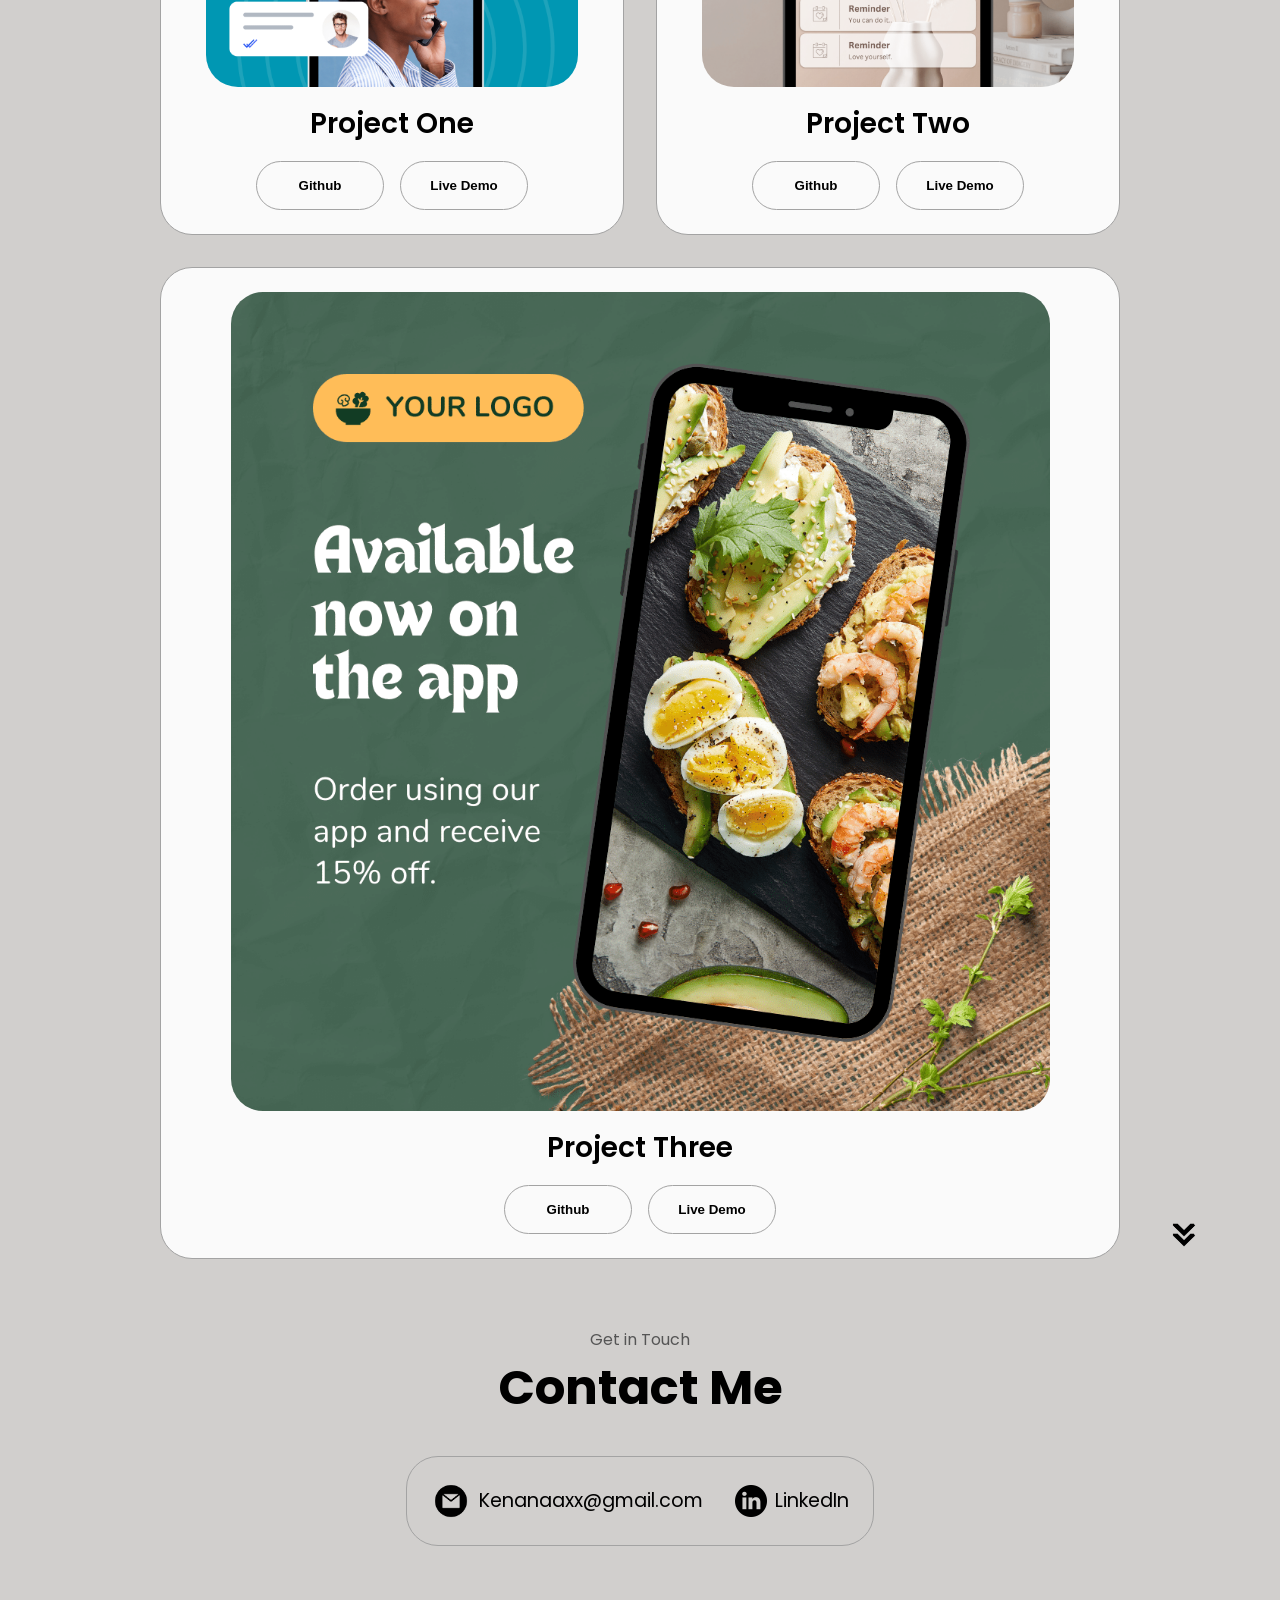
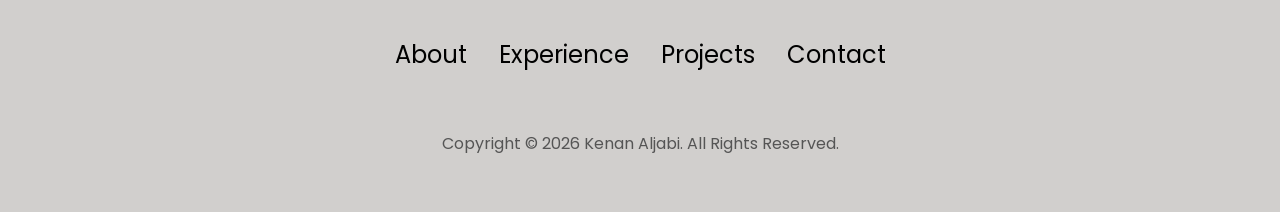
==== commit fc60d7a3: "Merge changes from Portfolio branch Merged changes from the Portfolio branch, adding a canonical lin" ====
--- a/index.html
+++ b/index.html
@@ -13,11 +13,11 @@
 <meta name="robots" content="index, follow">
   <link rel="stylesheet" href="style.css" />
   <link rel="stylesheet" href="mediaqueries.css" />
-<<<<<<< HEAD:Portfolio/index.html
+
   <link rel="icon" type="image/png" href="assets/favicon.jpg">
-=======
+
   <link rel="canonical" href="https://kenanaljabi.netlify.app/" />
->>>>>>> ece0af3d46cc1539585290f014c30a304469d5ac:index.html
+
 </head>
 
 <body>
